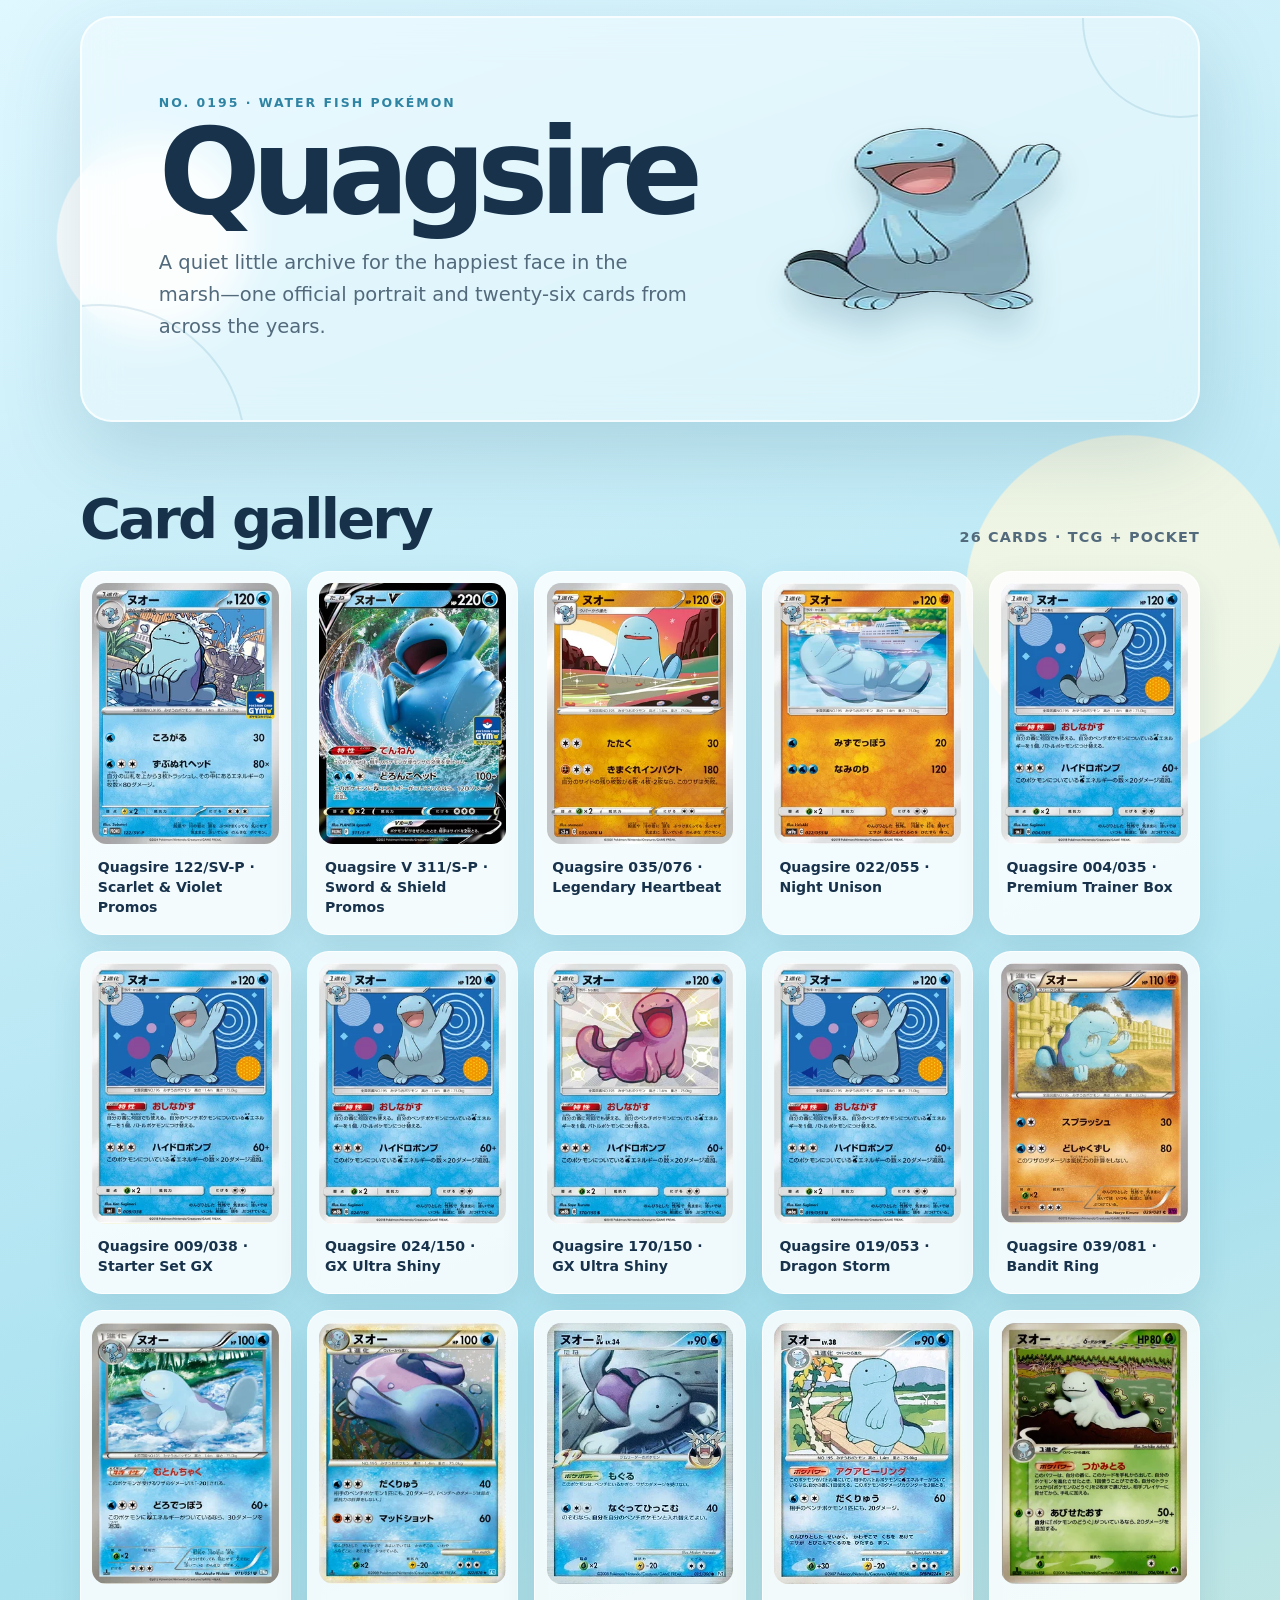
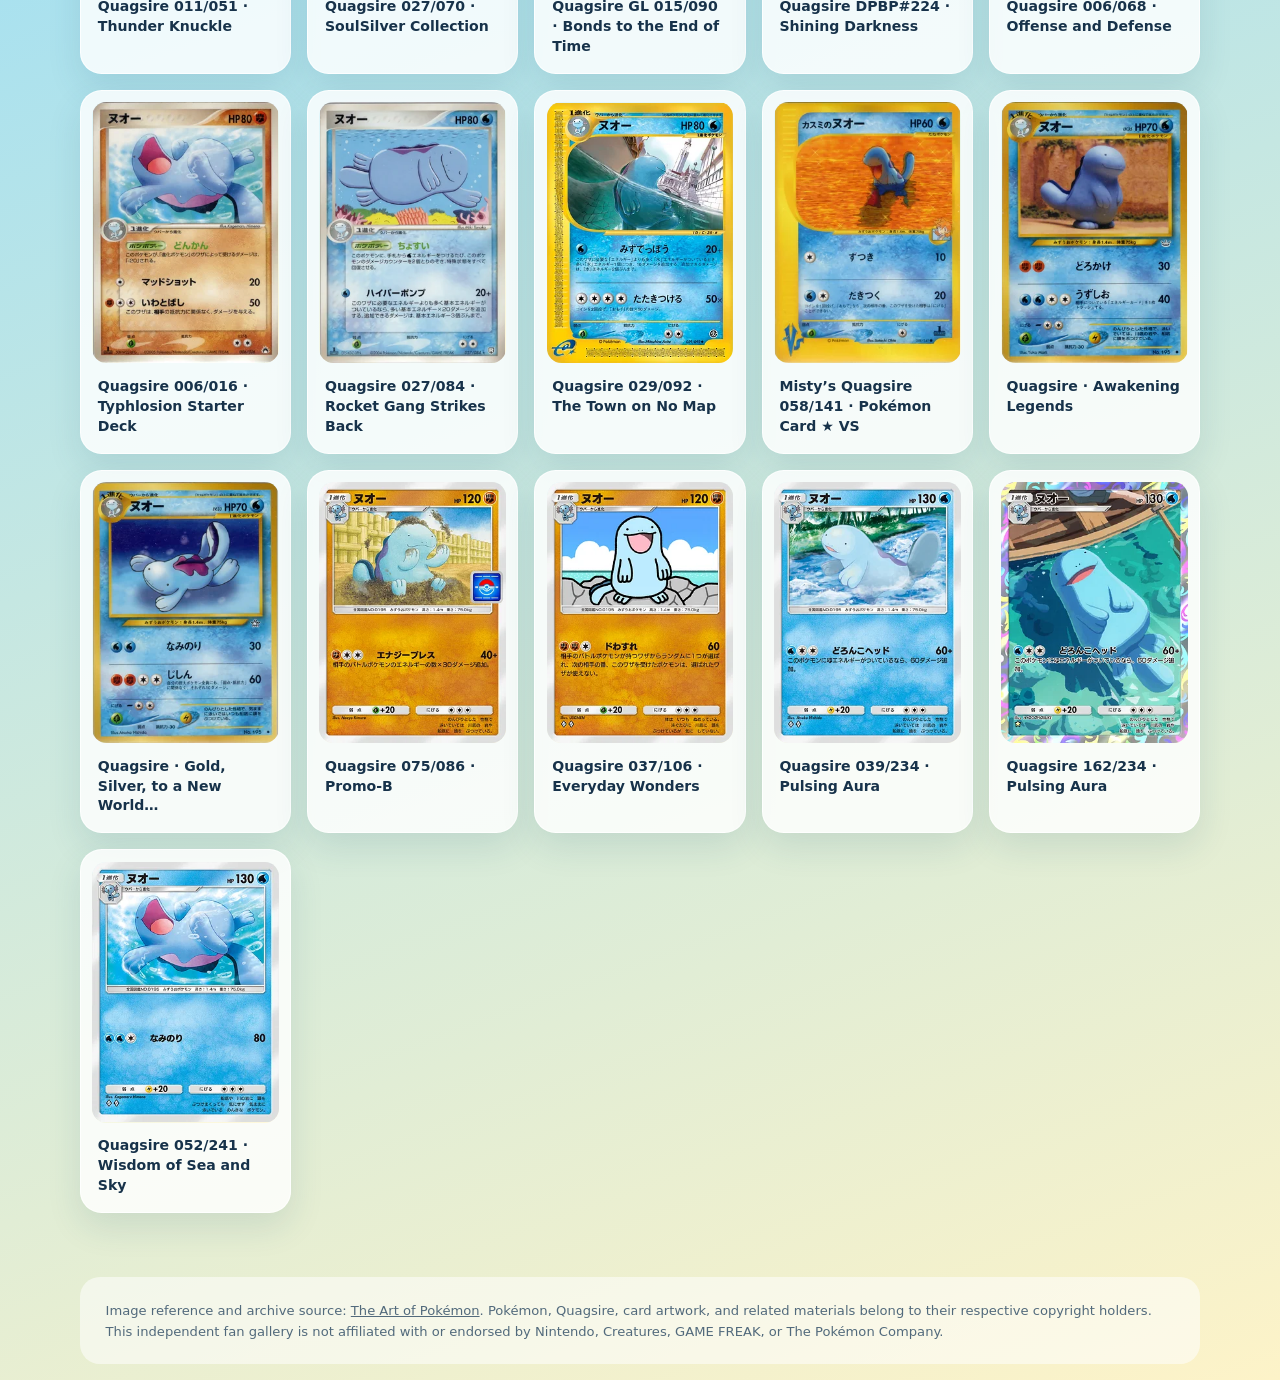
==== index.html @ d2e17ebb "Build Quagsire card gallery" ====
<!doctype html>
<html lang="en">
<head>
  <meta charset="utf-8">
  <meta name="viewport" content="width=device-width, initial-scale=1">
  <meta name="description" content="A small gallery celebrating Quagsire through official artwork and trading cards.">
  <title>Quagsire Gallery</title>
  <style>
    :root {
      color-scheme: light;
      --ink: #17324a;
      --muted: #526a7c;
      --water: #89d1e8;
      --deep-water: #2f83a3;
      --cream: #fff9df;
      --card: rgba(255, 255, 255, 0.82);
    }

    * { box-sizing: border-box; }

    html { scroll-behavior: smooth; }

    body {
      margin: 0;
      min-height: 100vh;
      color: var(--ink);
      background:
        radial-gradient(circle at 12% 8%, rgba(255,255,255,.9) 0 6rem, transparent 6.1rem),
        radial-gradient(circle at 88% 20%, rgba(255,249,223,.75) 0 10rem, transparent 10.1rem),
        linear-gradient(160deg, #dff7ff 0%, #a9e1ef 46%, #fdf3c8 100%);
      font-family: ui-rounded, "SF Pro Rounded", "Avenir Next", system-ui, sans-serif;
    }

    a { color: inherit; }

    .hero {
      position: relative;
      overflow: hidden;
      display: grid;
      grid-template-columns: minmax(0, 1.15fr) minmax(220px, .85fr);
      gap: 2rem;
      align-items: center;
      width: min(1120px, calc(100% - 2rem));
      margin: 1rem auto 0;
      padding: clamp(2rem, 6vw, 5rem);
      border: 2px solid rgba(255,255,255,.72);
      border-radius: 2rem;
      background: rgba(255,255,255,.36);
      box-shadow: 0 30px 80px rgba(27, 91, 114, .18);
      backdrop-filter: blur(18px);
    }

    .hero::before,
    .hero::after {
      content: "";
      position: absolute;
      border-radius: 999px;
      border: 2px solid rgba(47, 131, 163, .15);
    }

    .hero::before { width: 18rem; height: 18rem; left: -8rem; bottom: -11rem; }
    .hero::after { width: 12rem; height: 12rem; right: -5rem; top: -6rem; }

    .eyebrow {
      margin: 0 0 .6rem;
      color: var(--deep-water);
      font-size: .78rem;
      font-weight: 800;
      letter-spacing: .16em;
      text-transform: uppercase;
    }

    h1 {
      margin: 0;
      font-size: clamp(3.5rem, 10vw, 7.5rem);
      line-height: .88;
      letter-spacing: -.075em;
    }

    .intro {
      max-width: 34rem;
      margin: 1.35rem 0 0;
      color: var(--muted);
      font-size: clamp(1rem, 2vw, 1.22rem);
      line-height: 1.65;
    }

    .hero-art {
      position: relative;
      z-index: 1;
      width: min(100%, 360px);
      margin-inline: auto;
      filter: drop-shadow(0 1.25rem 1rem rgba(26, 84, 109, .2));
      animation: float 5s ease-in-out infinite;
    }

    @keyframes float {
      0%, 100% { transform: translateY(0) rotate(-1deg); }
      50% { transform: translateY(-12px) rotate(1deg); }
    }

    main {
      width: min(1120px, calc(100% - 2rem));
      margin: 4rem auto;
    }

    .section-head {
      display: flex;
      align-items: end;
      justify-content: space-between;
      gap: 1rem;
      margin-bottom: 1.25rem;
    }

    h2 {
      margin: 0;
      font-size: clamp(2rem, 5vw, 3.5rem);
      letter-spacing: -.05em;
    }

    .count {
      margin: 0 0 .35rem;
      color: var(--muted);
      font-size: .9rem;
      font-weight: 700;
      letter-spacing: .08em;
      text-transform: uppercase;
    }

    .gallery {
      display: grid;
      grid-template-columns: repeat(auto-fit, minmax(210px, 1fr));
      gap: 1rem;
    }

    figure {
      margin: 0;
      padding: .7rem;
      border: 1px solid rgba(255,255,255,.8);
      border-radius: 1.35rem;
      background: var(--card);
      box-shadow: 0 14px 34px rgba(28, 85, 106, .12);
      transition: transform .2s ease, box-shadow .2s ease;
    }

    figure:hover {
      transform: translateY(-5px);
      box-shadow: 0 20px 42px rgba(28, 85, 106, .2);
    }

    figure img {
      display: block;
      width: 100%;
      aspect-ratio: 733 / 1024;
      object-fit: contain;
      border-radius: .9rem;
      background: linear-gradient(145deg, #dff6fb, #fff8d9);
    }

    figcaption {
      min-height: 4.1em;
      padding: .85rem .35rem .3rem;
      font-size: .88rem;
      font-weight: 700;
      line-height: 1.42;
    }

    footer {
      width: min(1120px, calc(100% - 2rem));
      margin: 0 auto 1rem;
      padding: 1.4rem 1.6rem;
      border-radius: 1.25rem;
      color: var(--muted);
      background: rgba(255,255,255,.55);
      font-size: .82rem;
      line-height: 1.6;
    }

    footer p { margin: 0; }

    @media (max-width: 700px) {
      .hero { grid-template-columns: 1fr; text-align: center; }
      .intro { margin-inline: auto; }
      .hero-art { width: min(70%, 280px); grid-row: 1; }
      .section-head { align-items: start; flex-direction: column; }
    }

    @media (prefers-reduced-motion: reduce) {
      * { scroll-behavior: auto !important; }
      .hero-art { animation: none; }
      figure { transition: none; }
    }
  </style>
</head>
<body>
  <header class="hero">
    <div>
      <p class="eyebrow">No. 0195 · Water Fish Pokémon</p>
      <h1>Quagsire</h1>
      <p class="intro">A quiet little archive for the happiest face in the marsh—one official portrait and twenty-six cards from across the years.</p>
    </div>
    <img class="hero-art" src="assets/quagsire/quagsire-official.webp" alt="Official artwork of Quagsire" width="200" height="200">
  </header>

  <main>
    <div class="section-head">
      <h2>Card gallery</h2>
      <p class="count">26 cards · TCG + Pocket</p>
    </div>

    <section class="gallery" aria-label="Quagsire card gallery">
      <figure><img src="assets/quagsire/card-01.webp" alt="Quagsire 122/SV-P card" loading="lazy"><figcaption>Quagsire 122/SV-P · Scarlet &amp; Violet Promos</figcaption></figure>
      <figure><img src="assets/quagsire/card-02.webp" alt="Quagsire V 311/S-P card" loading="lazy"><figcaption>Quagsire V 311/S-P · Sword &amp; Shield Promos</figcaption></figure>
      <figure><img src="assets/quagsire/card-03.webp" alt="Quagsire 035/076 card" loading="lazy"><figcaption>Quagsire 035/076 · Legendary Heartbeat</figcaption></figure>
      <figure><img src="assets/quagsire/card-04.webp" alt="Quagsire 022/055 card" loading="lazy"><figcaption>Quagsire 022/055 · Night Unison</figcaption></figure>
      <figure><img src="assets/quagsire/card-05.webp" alt="Quagsire 004/035 card" loading="lazy"><figcaption>Quagsire 004/035 · Premium Trainer Box</figcaption></figure>
      <figure><img src="assets/quagsire/card-06.webp" alt="Quagsire 009/038 card" loading="lazy"><figcaption>Quagsire 009/038 · Starter Set GX</figcaption></figure>
      <figure><img src="assets/quagsire/card-07.webp" alt="Quagsire 024/150 card" loading="lazy"><figcaption>Quagsire 024/150 · GX Ultra Shiny</figcaption></figure>
      <figure><img src="assets/quagsire/card-08.webp" alt="Quagsire 170/150 card" loading="lazy"><figcaption>Quagsire 170/150 · GX Ultra Shiny</figcaption></figure>
      <figure><img src="assets/quagsire/card-09.webp" alt="Quagsire 019/053 card" loading="lazy"><figcaption>Quagsire 019/053 · Dragon Storm</figcaption></figure>
      <figure><img src="assets/quagsire/card-10.webp" alt="Quagsire 039/081 card" loading="lazy"><figcaption>Quagsire 039/081 · Bandit Ring</figcaption></figure>
      <figure><img src="assets/quagsire/card-11.webp" alt="Quagsire 011/051 card" loading="lazy"><figcaption>Quagsire 011/051 · Thunder Knuckle</figcaption></figure>
      <figure><img src="assets/quagsire/card-12.webp" alt="Quagsire 027/070 card" loading="lazy"><figcaption>Quagsire 027/070 · SoulSilver Collection</figcaption></figure>
      <figure><img src="assets/quagsire/card-13.webp" alt="Quagsire GL 015/090 card" loading="lazy"><figcaption>Quagsire GL 015/090 · Bonds to the End of Time</figcaption></figure>
      <figure><img src="assets/quagsire/card-14.webp" alt="Quagsire DPBP 224 card" loading="lazy"><figcaption>Quagsire DPBP#224 · Shining Darkness</figcaption></figure>
      <figure><img src="assets/quagsire/card-15.webp" alt="Quagsire 006/068 card" loading="lazy"><figcaption>Quagsire 006/068 · Offense and Defense</figcaption></figure>
      <figure><img src="assets/quagsire/card-16.webp" alt="Quagsire 006/016 card" loading="lazy"><figcaption>Quagsire 006/016 · Typhlosion Starter Deck</figcaption></figure>
      <figure><img src="assets/quagsire/card-17.webp" alt="Quagsire 027/084 card" loading="lazy"><figcaption>Quagsire 027/084 · Rocket Gang Strikes Back</figcaption></figure>
      <figure><img src="assets/quagsire/card-18.webp" alt="Quagsire 029/092 card" loading="lazy"><figcaption>Quagsire 029/092 · The Town on No Map</figcaption></figure>
      <figure><img src="assets/quagsire/card-19.webp" alt="Misty's Quagsire 058/141 card" loading="lazy"><figcaption>Misty’s Quagsire 058/141 · Pokémon Card ★ VS</figcaption></figure>
      <figure><img src="assets/quagsire/card-20.webp" alt="Quagsire Awakening Legends card" loading="lazy"><figcaption>Quagsire · Awakening Legends</figcaption></figure>
      <figure><img src="assets/quagsire/card-21.webp" alt="Quagsire Gold Silver to a New World card" loading="lazy"><figcaption>Quagsire · Gold, Silver, to a New World…</figcaption></figure>
      <figure><img src="assets/quagsire/card-22.webp" alt="Quagsire 075/086 Pocket card" loading="lazy"><figcaption>Quagsire 075/086 · Promo-B</figcaption></figure>
      <figure><img src="assets/quagsire/card-23.webp" alt="Quagsire 037/106 Pocket card" loading="lazy"><figcaption>Quagsire 037/106 · Everyday Wonders</figcaption></figure>
      <figure><img src="assets/quagsire/card-24.webp" alt="Quagsire 039/234 Pocket card" loading="lazy"><figcaption>Quagsire 039/234 · Pulsing Aura</figcaption></figure>
      <figure><img src="assets/quagsire/card-25.webp" alt="Quagsire 162/234 Pocket card" loading="lazy"><figcaption>Quagsire 162/234 · Pulsing Aura</figcaption></figure>
      <figure><img src="assets/quagsire/card-26.webp" alt="Quagsire 052/241 Pocket card" loading="lazy"><figcaption>Quagsire 052/241 · Wisdom of Sea and Sky</figcaption></figure>
    </section>
  </main>

  <footer>
    <p>Image reference and archive source: <a href="https://www.artofpkm.com/pokemon/quagsire">The Art of Pokémon</a>. Pokémon, Quagsire, card artwork, and related materials belong to their respective copyright holders. This independent fan gallery is not affiliated with or endorsed by Nintendo, Creatures, GAME FREAK, or The Pokémon Company.</p>
  </footer>
</body>
</html>
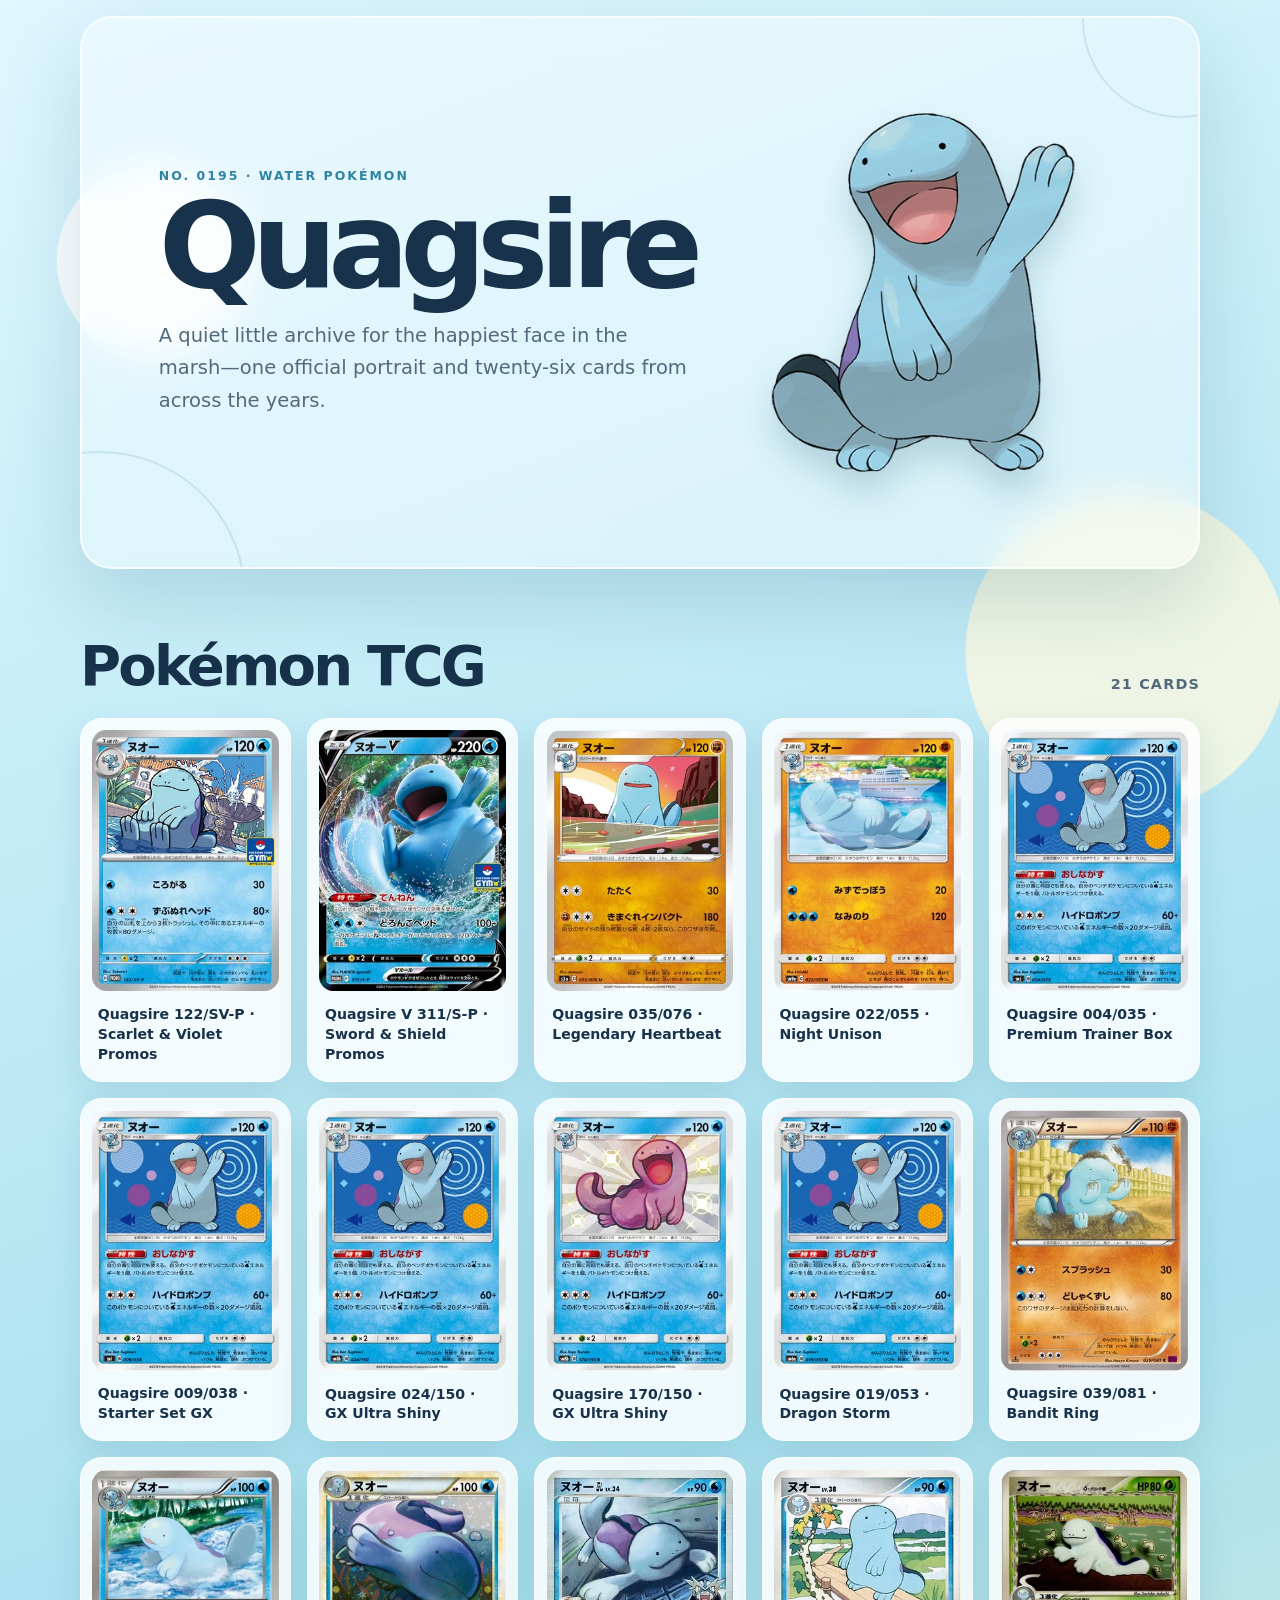
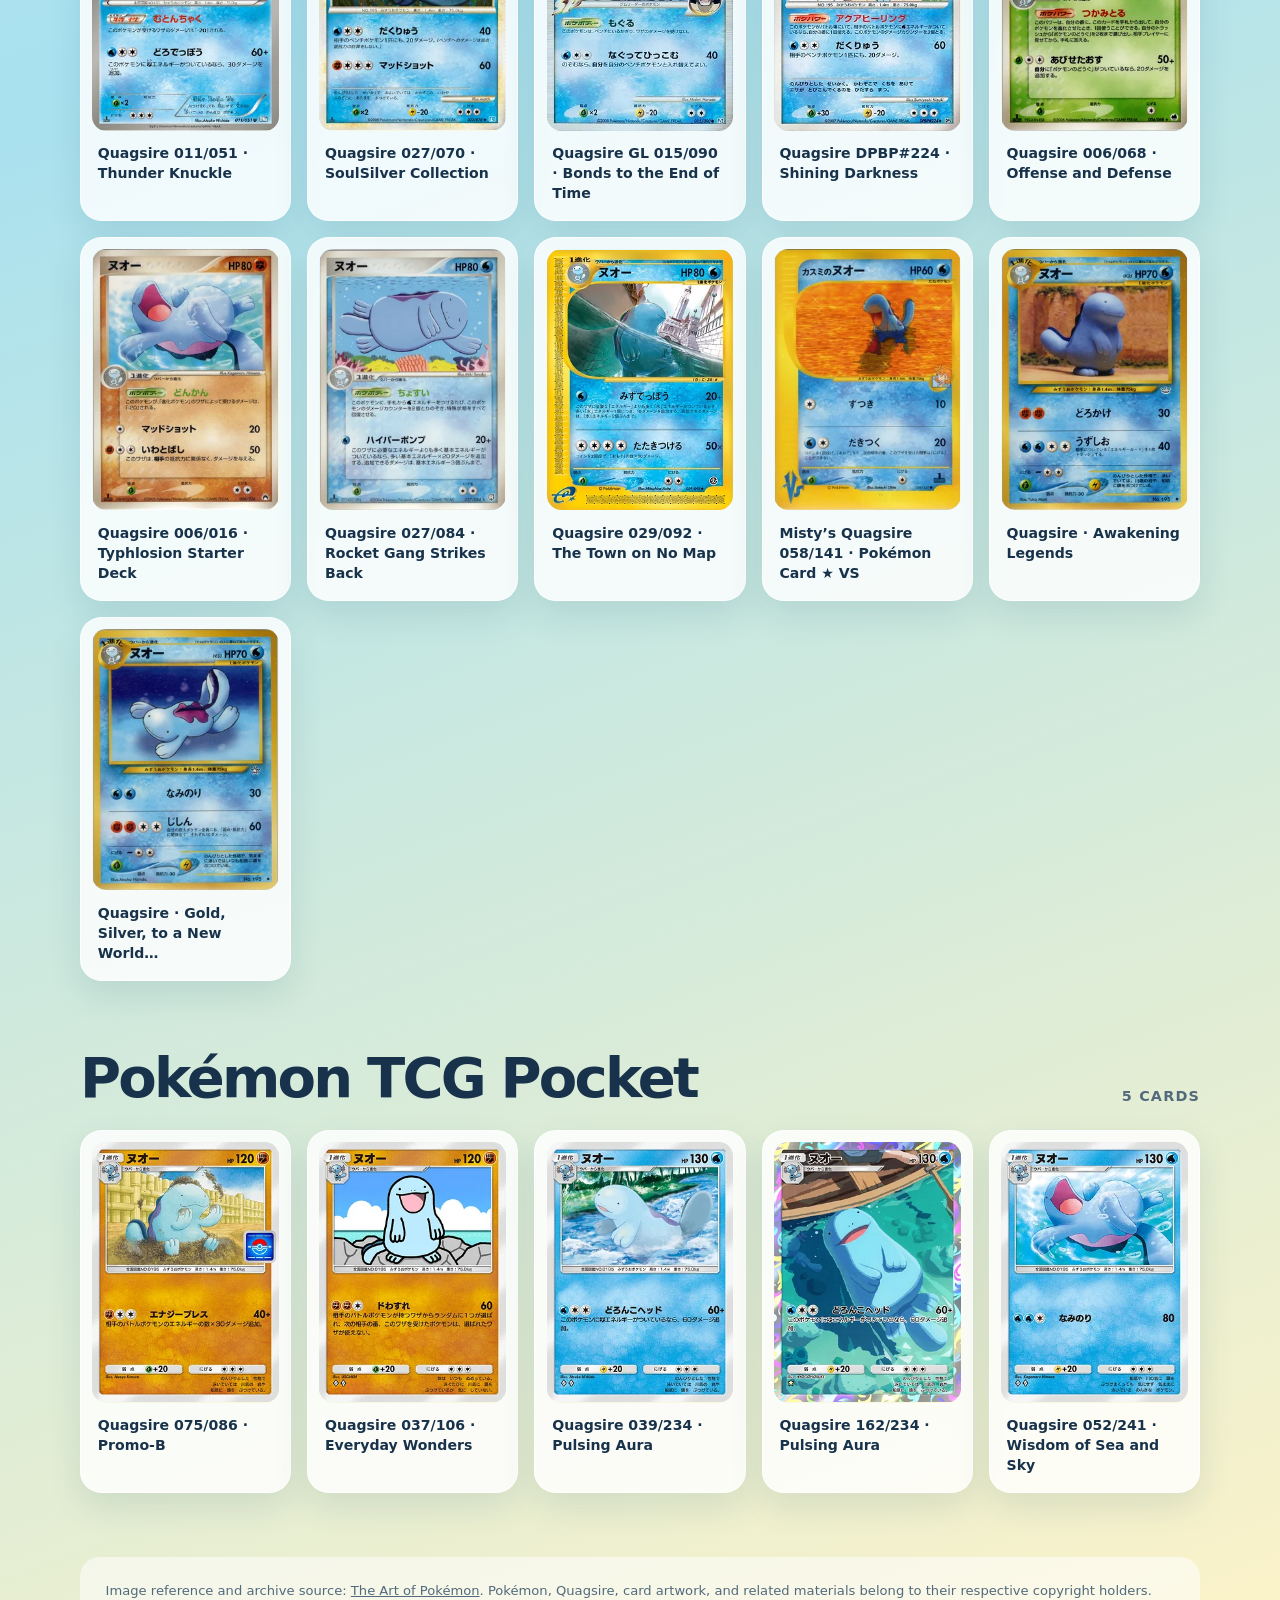
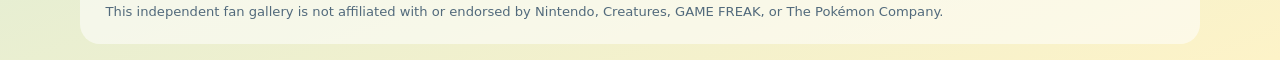
==== commit bbea4991: "Refine Quagsire gallery sections" ====
--- a/index.html
+++ b/index.html
@@ -88,7 +88,9 @@
     .hero-art {
       position: relative;
       z-index: 1;
-      width: min(100%, 360px);
+      width: clamp(280px, 32vw, 420px);
+      max-width: 100%;
+      height: auto;
       margin-inline: auto;
       filter: drop-shadow(0 1.25rem 1rem rgba(26, 84, 109, .2));
       animation: float 5s ease-in-out infinite;
@@ -111,6 +113,8 @@
       gap: 1rem;
       margin-bottom: 1.25rem;
     }
+
+    .gallery-block + .gallery-block { margin-top: 4rem; }
 
     h2 {
       margin: 0;
@@ -181,7 +185,7 @@
     @media (max-width: 700px) {
       .hero { grid-template-columns: 1fr; text-align: center; }
       .intro { margin-inline: auto; }
-      .hero-art { width: min(70%, 280px); grid-row: 1; }
+      .hero-art { width: min(88%, 360px); grid-row: 1; }
       .section-head { align-items: start; flex-direction: column; }
     }
 
@@ -195,20 +199,21 @@
 <body>
   <header class="hero">
     <div>
-      <p class="eyebrow">No. 0195 · Water Fish Pokémon</p>
+      <p class="eyebrow">No. 0195 · Water Pokémon</p>
       <h1>Quagsire</h1>
       <p class="intro">A quiet little archive for the happiest face in the marsh—one official portrait and twenty-six cards from across the years.</p>
     </div>
-    <img class="hero-art" src="assets/quagsire/quagsire-official.webp" alt="Official artwork of Quagsire" width="200" height="200">
+    <img class="hero-art" src="assets/quagsire/quagsire-official.webp" alt="Official artwork of Quagsire" width="475" height="475">
   </header>
 
   <main>
-    <div class="section-head">
-      <h2>Card gallery</h2>
-      <p class="count">26 cards · TCG + Pocket</p>
-    </div>
-
-    <section class="gallery" aria-label="Quagsire card gallery">
+    <section class="gallery-block" aria-labelledby="tcg-heading">
+      <div class="section-head">
+        <h2 id="tcg-heading">Pokémon TCG</h2>
+        <p class="count">21 cards</p>
+      </div>
+
+      <div class="gallery">
       <figure><img src="assets/quagsire/card-01.webp" alt="Quagsire 122/SV-P card" loading="lazy"><figcaption>Quagsire 122/SV-P · Scarlet &amp; Violet Promos</figcaption></figure>
       <figure><img src="assets/quagsire/card-02.webp" alt="Quagsire V 311/S-P card" loading="lazy"><figcaption>Quagsire V 311/S-P · Sword &amp; Shield Promos</figcaption></figure>
       <figure><img src="assets/quagsire/card-03.webp" alt="Quagsire 035/076 card" loading="lazy"><figcaption>Quagsire 035/076 · Legendary Heartbeat</figcaption></figure>
@@ -230,11 +235,22 @@
       <figure><img src="assets/quagsire/card-19.webp" alt="Misty's Quagsire 058/141 card" loading="lazy"><figcaption>Misty’s Quagsire 058/141 · Pokémon Card ★ VS</figcaption></figure>
       <figure><img src="assets/quagsire/card-20.webp" alt="Quagsire Awakening Legends card" loading="lazy"><figcaption>Quagsire · Awakening Legends</figcaption></figure>
       <figure><img src="assets/quagsire/card-21.webp" alt="Quagsire Gold Silver to a New World card" loading="lazy"><figcaption>Quagsire · Gold, Silver, to a New World…</figcaption></figure>
+      </div>
+    </section>
+
+    <section class="gallery-block" aria-labelledby="pocket-heading">
+      <div class="section-head">
+        <h2 id="pocket-heading">Pokémon TCG Pocket</h2>
+        <p class="count">5 cards</p>
+      </div>
+
+      <div class="gallery">
       <figure><img src="assets/quagsire/card-22.webp" alt="Quagsire 075/086 Pocket card" loading="lazy"><figcaption>Quagsire 075/086 · Promo-B</figcaption></figure>
       <figure><img src="assets/quagsire/card-23.webp" alt="Quagsire 037/106 Pocket card" loading="lazy"><figcaption>Quagsire 037/106 · Everyday Wonders</figcaption></figure>
       <figure><img src="assets/quagsire/card-24.webp" alt="Quagsire 039/234 Pocket card" loading="lazy"><figcaption>Quagsire 039/234 · Pulsing Aura</figcaption></figure>
       <figure><img src="assets/quagsire/card-25.webp" alt="Quagsire 162/234 Pocket card" loading="lazy"><figcaption>Quagsire 162/234 · Pulsing Aura</figcaption></figure>
       <figure><img src="assets/quagsire/card-26.webp" alt="Quagsire 052/241 Pocket card" loading="lazy"><figcaption>Quagsire 052/241 · Wisdom of Sea and Sky</figcaption></figure>
+      </div>
     </section>
   </main>
 
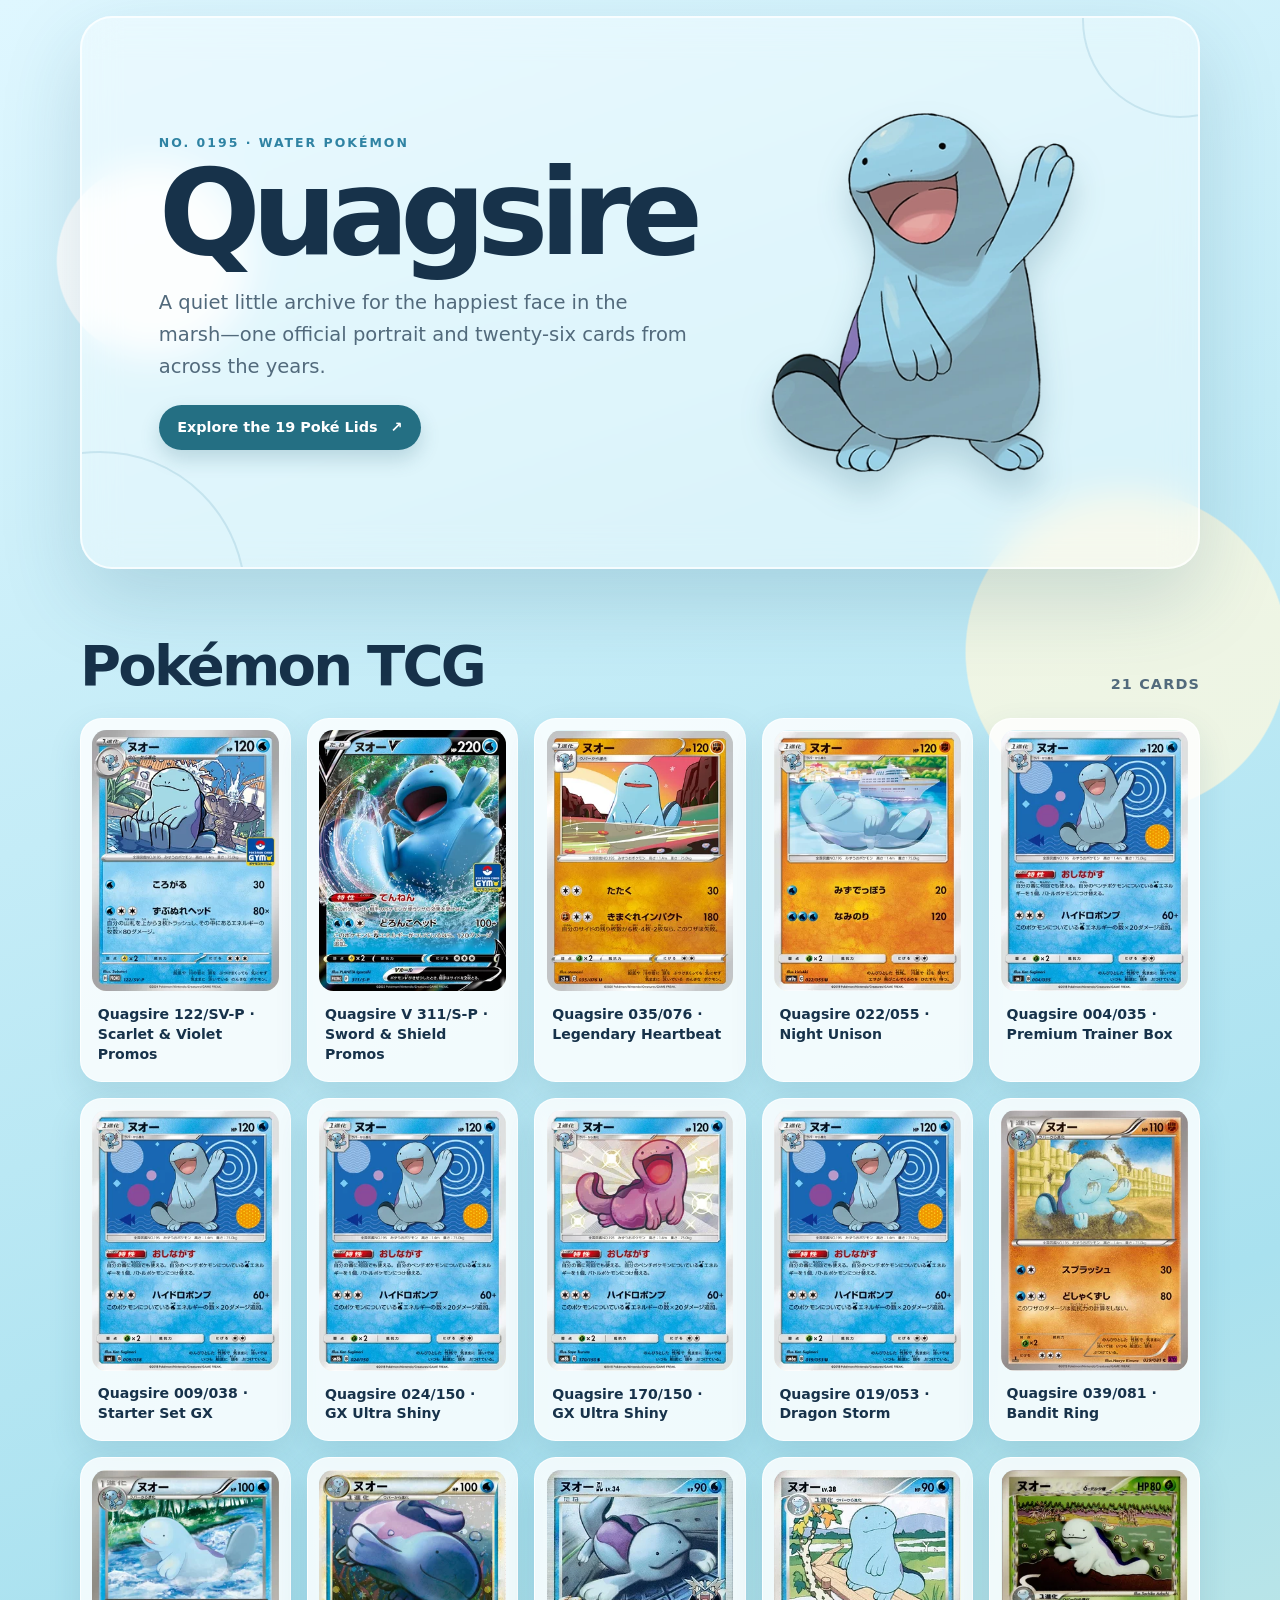
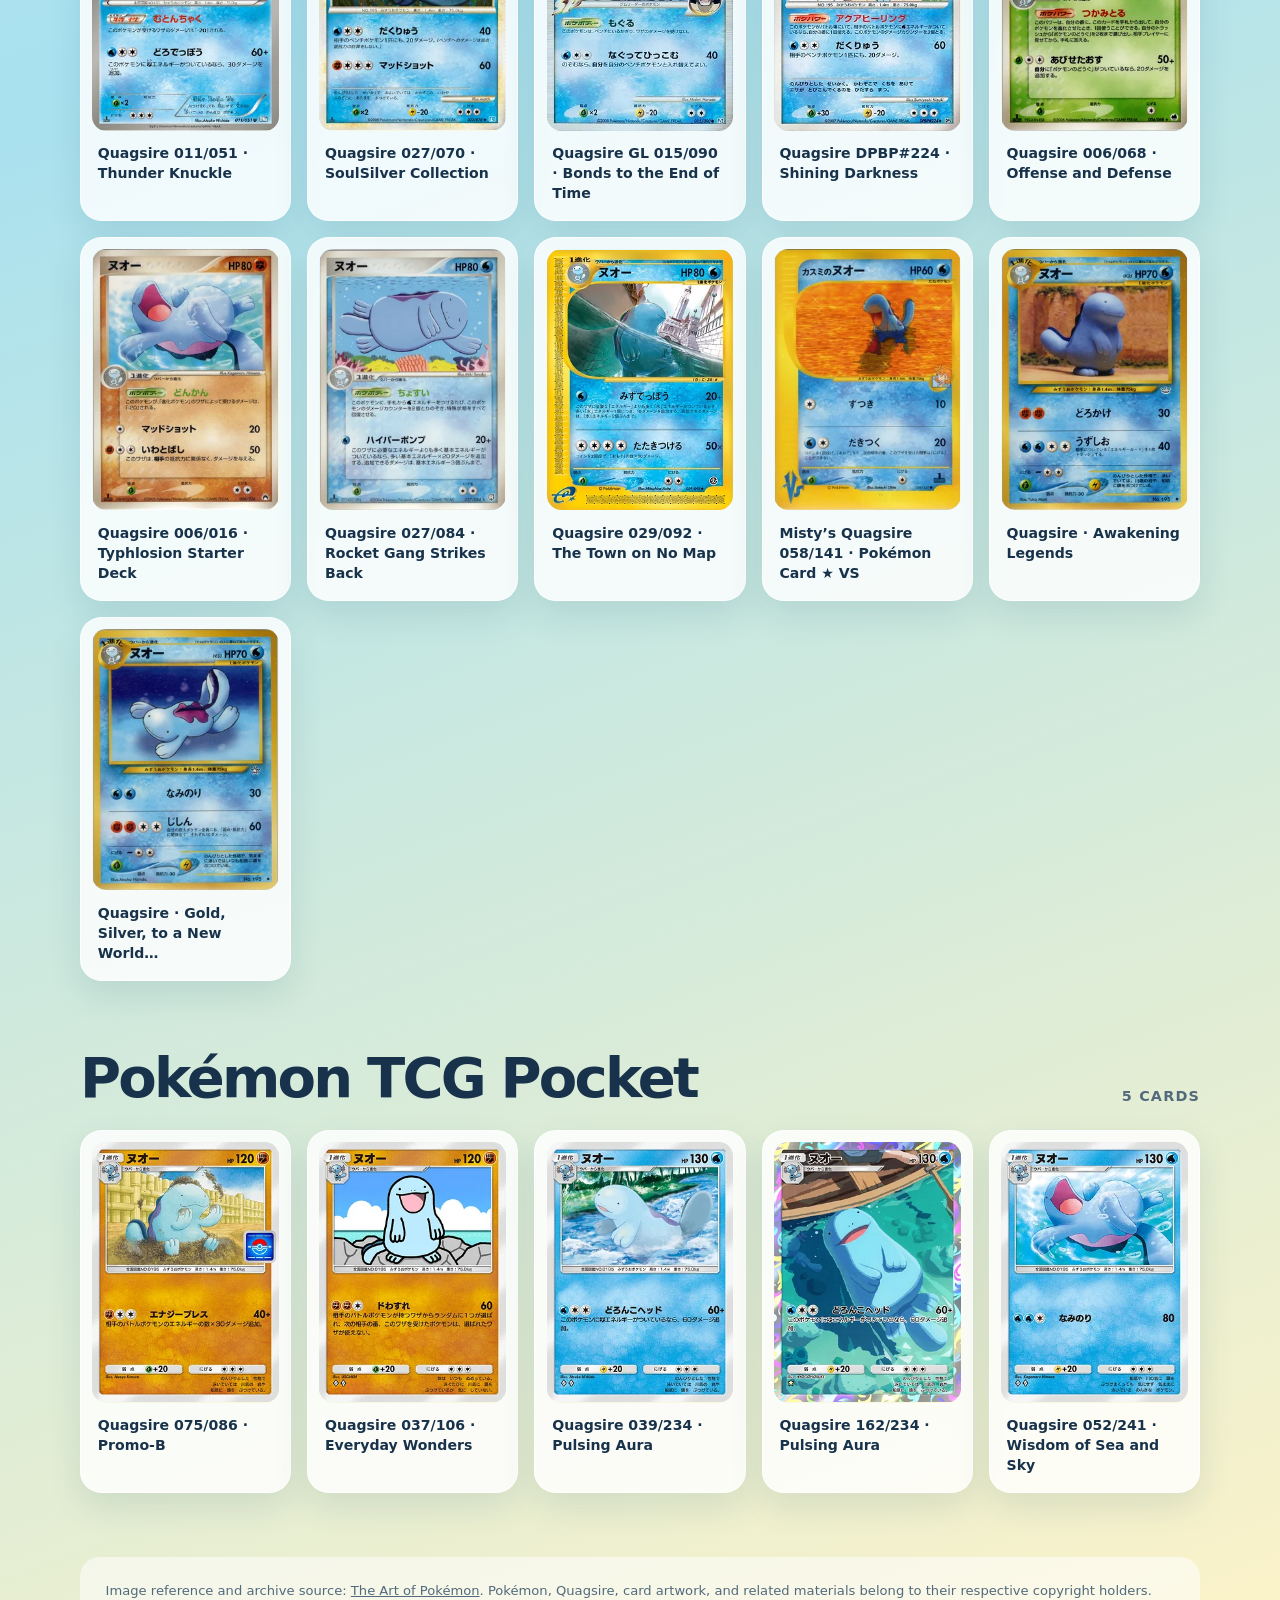
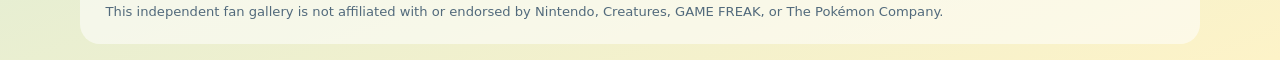
==== commit db160c87: "Add Quagsire Poké Lid guide with Google Maps" ====
--- a/index.html
+++ b/index.html
@@ -85,6 +85,23 @@
       line-height: 1.65;
     }
 
+    .lid-cta {
+      display: inline-flex;
+      align-items: center;
+      gap: .8rem;
+      margin-top: 1.35rem;
+      padding: .9rem 1.15rem;
+      border-radius: 999px;
+      background: #246f83;
+      color: white;
+      font-size: .9rem;
+      font-weight: 800;
+      text-decoration: none;
+      box-shadow: 0 9px 20px rgba(24, 91, 111, .2);
+    }
+
+    .lid-cta:hover { background: #19596f; }
+
     .hero-art {
       position: relative;
       z-index: 1;
@@ -202,6 +219,7 @@
       <p class="eyebrow">No. 0195 · Water Pokémon</p>
       <h1>Quagsire</h1>
       <p class="intro">A quiet little archive for the happiest face in the marsh—one official portrait and twenty-six cards from across the years.</p>
+      <a class="lid-cta" href="lids.html">Explore the 19 Poké Lids <span aria-hidden="true">↗</span></a>
     </div>
     <img class="hero-art" src="assets/quagsire/quagsire-official.webp" alt="Official artwork of Quagsire" width="475" height="475">
   </header>
